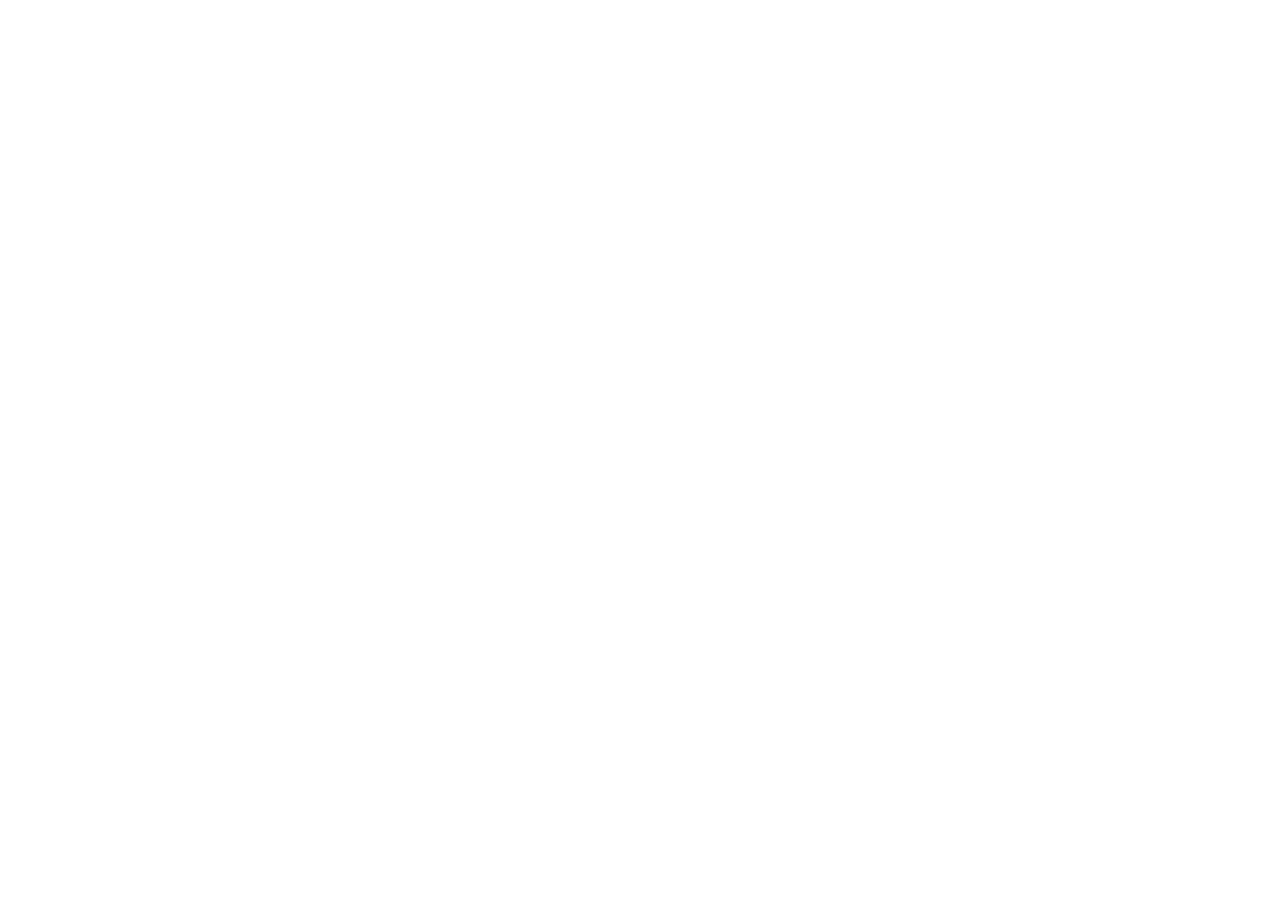
==== index.html @ fa7b949b "Add files via upload" ====
<!DOCTYPE html>
<html lang="en">
	<head>
		<meta charset="UTF-8" />
		<title>Document</title>
		<meta http-equiv="X-UA-Compatible" content="IE=edge,chrome=1" />
		<meta name="description" content="Description" />
		<meta name="viewport" content="width=device-width, initial-scale=1.0, minimum-scale=1.0" />
		<link rel="stylesheet" href="//cdn.jsdelivr.net/npm/docsify@4/lib/themes/vue.css" />
	</head>
	<body>
		<div id="app"></div>
		<script>
			window.$docsify = {
				name: "",
				repo: "",
			}
		</script>
		<!-- Docsify v4 -->
		<script src="//cdn.jsdelivr.net/npm/docsify@4"></script>
	</body>
</html>
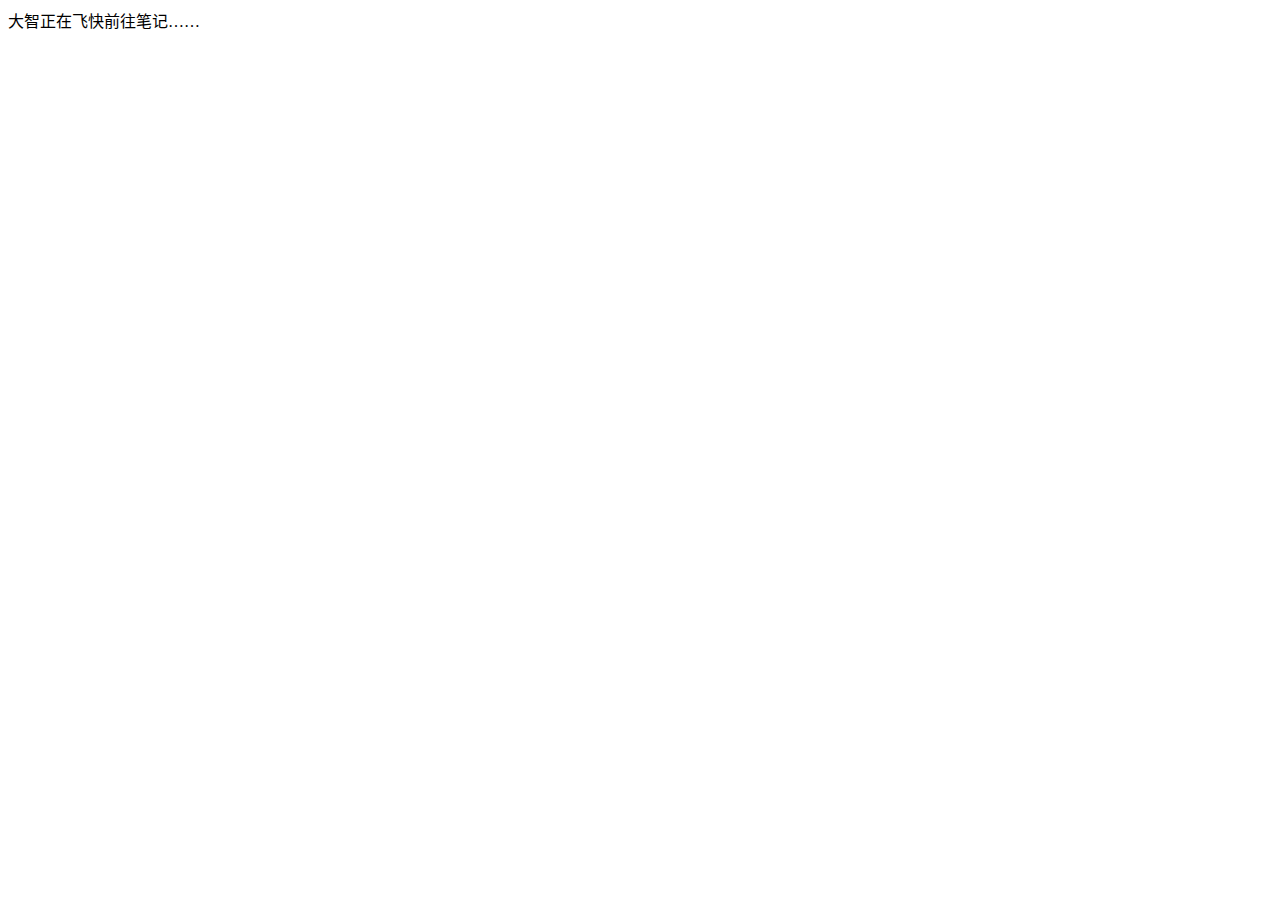
==== commit 1833f6a1: "第一次部署测试" ====
--- a/index.html
+++ b/index.html
@@ -1,19 +1,18 @@
 <!DOCTYPE html>
-<html lang="en">
+<html lang="zh-CN">
 	<head>
 		<meta charset="UTF-8" />
-		<title>Document</title>
+		<title>鲶大禹的笔记本</title>
 		<meta http-equiv="X-UA-Compatible" content="IE=edge,chrome=1" />
 		<meta name="description" content="Description" />
 		<meta name="viewport" content="width=device-width, initial-scale=1.0, minimum-scale=1.0" />
 		<link rel="stylesheet" href="//cdn.jsdelivr.net/npm/docsify@4/lib/themes/vue.css" />
 	</head>
 	<body>
-		<div id="app"></div>
+		<div id="app">大智正在飞快前往笔记……</div>
 		<script>
 			window.$docsify = {
-				name: "",
-				repo: "",
+				loadSidebar: true,
 			}
 		</script>
 		<!-- Docsify v4 -->
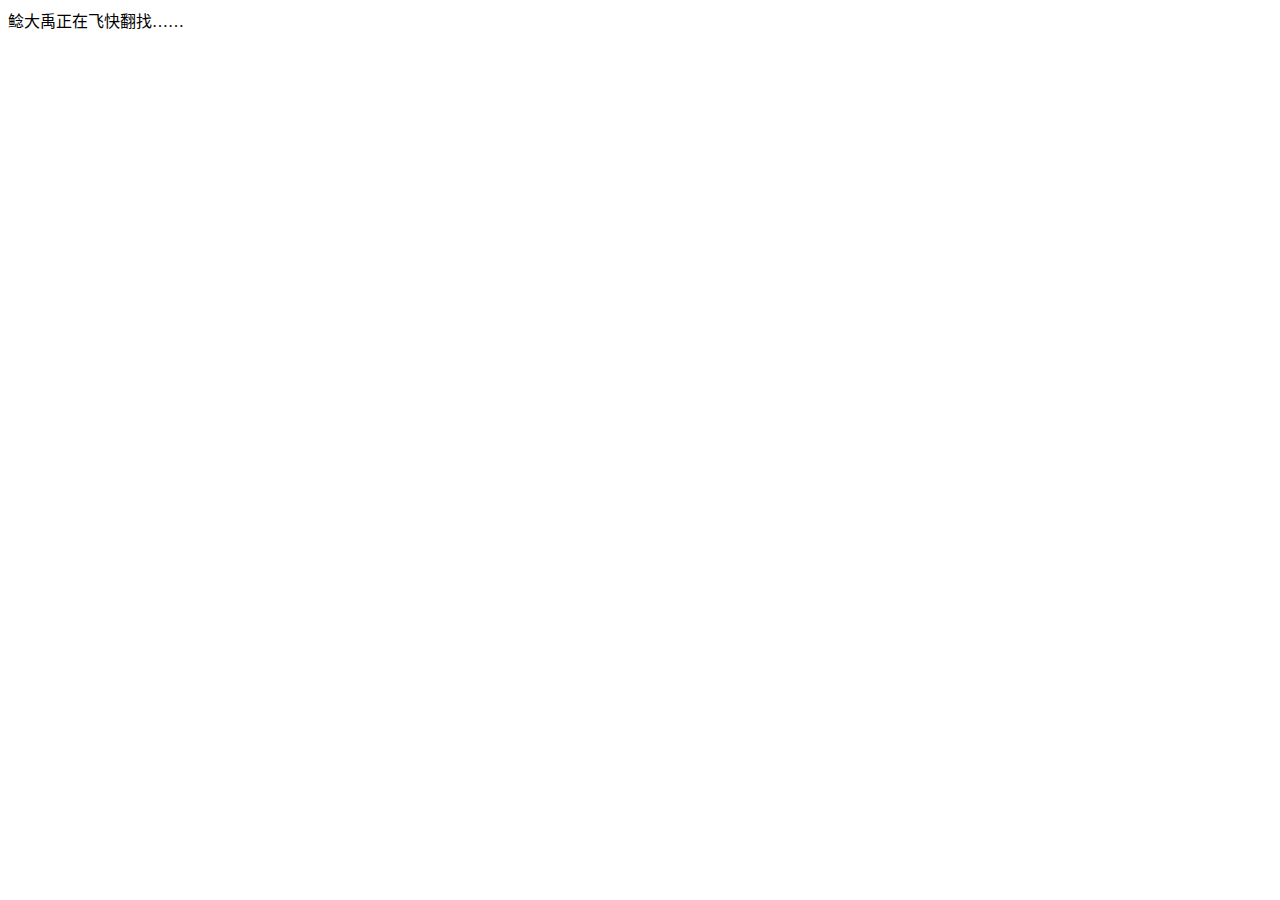
==== commit ec43d83e: "初具雏形" ====
--- a/index.html
+++ b/index.html
@@ -1,5 +1,5 @@
 <!DOCTYPE html>
-<html lang="zh-CN">
+<html lang="zh-cn">
 	<head>
 		<meta charset="UTF-8" />
 		<title>鲶大禹的笔记本</title>
@@ -9,13 +9,26 @@
 		<link rel="stylesheet" href="//cdn.jsdelivr.net/npm/docsify@4/lib/themes/vue.css" />
 	</head>
 	<body>
-		<div id="app">大智正在飞快前往笔记……</div>
+		<div id="app">鲶大禹正在飞快翻找……</div>
 		<script>
 			window.$docsify = {
 				loadSidebar: true,
+				name: "Im鲶大禹",
+				coverpage: true,
+				subMaxLevel: 2,
+
+				search: {
+					maxAge: 86400000, // 过期时间，单位毫秒，默认一天
+					placeholder: "搜索……",
+					noData: "找不到结果！",
+					// 搜索标题的最大层级, 1 - 6
+					depth: 4,
+					hideOtherSidebarContent: false, // 是否隐藏其他侧边栏内容
+				},
 			}
 		</script>
 		<!-- Docsify v4 -->
 		<script src="//cdn.jsdelivr.net/npm/docsify@4"></script>
+		<script src="//cdn.jsdelivr.net/npm/docsify/lib/plugins/search.min.js"></script>
 	</body>
 </html>
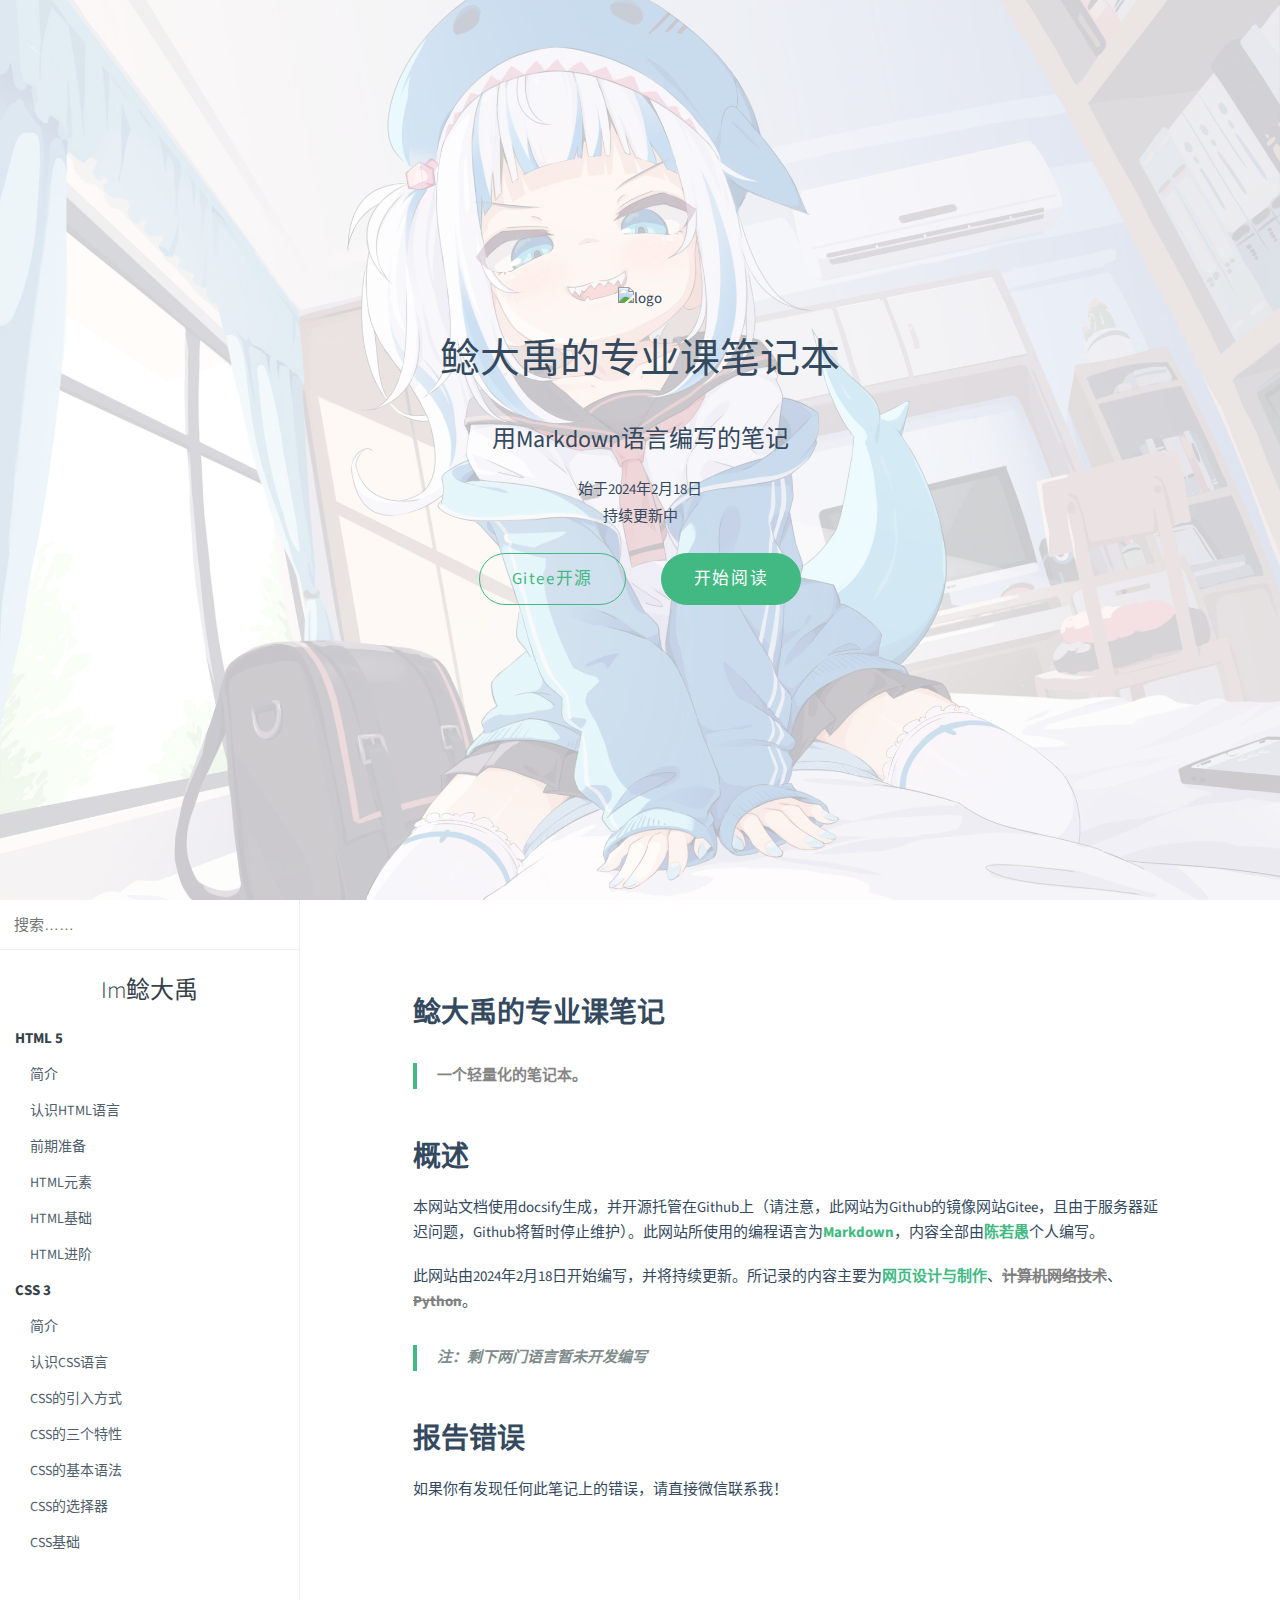
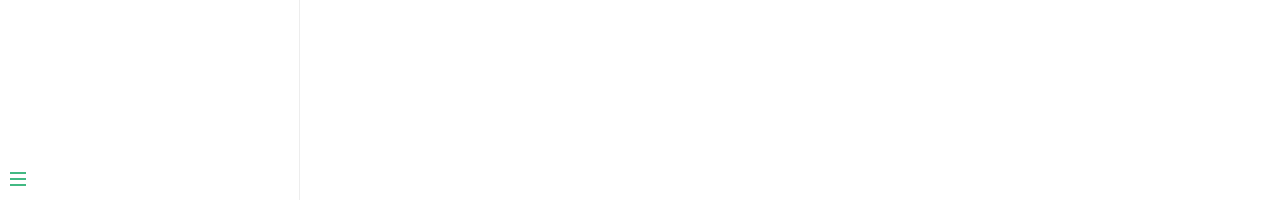
==== commit 8d89b28e: "备份更新" ====
--- a/index.html
+++ b/index.html
@@ -3,10 +3,19 @@
 	<head>
 		<meta charset="UTF-8" />
 		<title>鲶大禹的笔记本</title>
+		<link rel="icon" href="https://s11.ax1x.com/2024/02/18/pFJ5Kc8.png" />
 		<meta http-equiv="X-UA-Compatible" content="IE=edge,chrome=1" />
 		<meta name="description" content="Description" />
 		<meta name="viewport" content="width=device-width, initial-scale=1.0, minimum-scale=1.0" />
-		<link rel="stylesheet" href="//cdn.jsdelivr.net/npm/docsify@4/lib/themes/vue.css" />
+		<meta http-equiv="Cache-Control" content="no-cache, no-store, must-revalidate" />
+		<meta http-equiv="Pragma" content="no-cache" />
+		<meta http-equiv="Expires" content="0" />		
+		<link rel="stylesheet" href="./css/vue.css" />
+		<style>
+			.markdown-section pre>code {
+				padding: 1.2em 5px;
+			}
+		</style>
 	</head>
 	<body>
 		<div id="app">鲶大禹正在飞快翻找……</div>
@@ -15,7 +24,11 @@
 				loadSidebar: true,
 				name: "Im鲶大禹",
 				coverpage: true,
-				subMaxLevel: 2,
+				subMaxLevel: 3,
+
+				alias: {
+					"/.*/_sidebar.md": "/_sidebar.md", // 如果有多个子目录，确保都指向主侧边栏
+				},
 
 				search: {
 					maxAge: 86400000, // 过期时间，单位毫秒，默认一天
@@ -25,10 +38,41 @@
 					depth: 4,
 					hideOtherSidebarContent: false, // 是否隐藏其他侧边栏内容
 				},
+
+				copyCode: {
+					buttonText: "复制",
+					errorText: "失败！",
+					successText: "成功！",
+				},
+
+				// 页脚
+				// plugins: [
+				// 	function (hook) {
+				// 		var footer = [
+				// 			"<hr/>",
+				// 			"<footer>",
+				// 			'<span><a href="https://gitee.com/NDYian/NDYian">鲶大禹</a> &copy;2024 </span>',
+				// 			'<span>本文档借助 <a href="https://github.com/docsifyjs/docsify" target="_blank">docsify</a> 编写</span>',
+				// 			"</footer>",
+				// 		].join("")
+
+				// 		hook.afterEach(function (html) {
+				// 			return html + footer
+				// 		})
+				// 	},
+				// ],
 			}
 		</script>
 		<!-- Docsify v4 -->
-		<script src="//cdn.jsdelivr.net/npm/docsify@4"></script>
-		<script src="//cdn.jsdelivr.net/npm/docsify/lib/plugins/search.min.js"></script>
+		<script src="./css/docsify.min.js"></script>
+		<!-- 搜索框 -->
+		<script src="./css/search.min.js"></script>
+		<!-- 图片缩放 -->
+		<script src="./css/zoom-image.min.js"></script>
+		<!-- 代码块复制 -->
+		<script src="./css/docsify-copy-code.min.js"></script>
+		<!-- 代码高亮 -->
+		<script src="./css/prism-bash.min.js"></script>
+		<script src="./css/prism-php.min.js"></script>
 	</body>
 </html>
--- a/css/vue.css
+++ b/css/vue.css
@@ -0,0 +1 @@
+@import url("https://fonts.googleapis.com/css?family=Roboto+Mono|Source+Sans+Pro:300,400,600");*{-webkit-font-smoothing:antialiased;-webkit-overflow-scrolling:touch;-webkit-tap-highlight-color:rgba(0,0,0,0);-webkit-text-size-adjust:none;-webkit-touch-callout:none;box-sizing:border-box}body:not(.ready){overflow:hidden}body:not(.ready) .app-nav,body:not(.ready)>nav,body:not(.ready) [data-cloak]{display:none}div#app{font-size:30px;font-weight:lighter;margin:40vh auto;text-align:center}div#app:empty:before{content:"Loading..."}img.emoji{height:1.2em}img.emoji,span.emoji{vertical-align:middle}span.emoji{font-family:Apple Color Emoji,Segoe UI Emoji,Segoe UI Symbol,Noto Color Emoji;font-size:1.2em}.progress{background-color:#42b983;background-color:var(--theme-color,#42b983);height:2px;left:0;position:fixed;right:0;top:0;transition:width .2s,opacity .4s;width:0;z-index:999999}.search .search-keyword,.search a:hover{color:#42b983;color:var(--theme-color,#42b983)}.search .search-keyword{font-style:normal;font-weight:700}body,html{height:100%}body{-moz-osx-font-smoothing:grayscale;-webkit-font-smoothing:antialiased;color:#34495e;font-family:Source Sans Pro,Helvetica Neue,Arial,sans-serif;font-size:15px;letter-spacing:0;margin:0;overflow-x:hidden}img{max-width:100%}a[disabled]{cursor:not-allowed;opacity:.6}kbd{border:1px solid #ccc;border-radius:3px;display:inline-block;font-size:12px!important;line-height:12px;margin-bottom:3px;padding:3px 5px;vertical-align:middle}li input[type=checkbox]{margin:0 .2em .25em 0;vertical-align:middle}.app-nav{margin:25px 60px 0 0;position:absolute;right:0;text-align:right;z-index:10}.app-nav.no-badge{margin-right:25px}.app-nav p{margin:0}.app-nav>a{margin:0 1rem;padding:5px 0}.app-nav li,.app-nav ul{display:inline-block;list-style:none;margin:0}.app-nav a{color:inherit;font-size:16px;text-decoration:none;transition:color .3s}.app-nav a.active,.app-nav a:hover{color:#42b983;color:var(--theme-color,#42b983)}.app-nav a.active{border-bottom:2px solid #42b983;border-bottom:2px solid var(--theme-color,#42b983)}.app-nav li{display:inline-block;margin:0 1rem;padding:5px 0;position:relative;cursor:pointer}.app-nav li ul{background-color:#fff;border:1px solid;border-color:#ddd #ddd #ccc;border-radius:4px;box-sizing:border-box;display:none;max-height:calc(100vh - 61px);overflow-y:auto;padding:10px 0;position:absolute;right:-15px;text-align:left;top:100%;white-space:nowrap}.app-nav li ul li{display:block;font-size:14px;line-height:1rem;margin:8px 14px;white-space:nowrap}.app-nav li ul a{display:block;font-size:inherit;margin:0;padding:0}.app-nav li ul a.active{border-bottom:0}.app-nav li:hover ul{display:block}.github-corner{border-bottom:0;position:fixed;right:0;text-decoration:none;top:0;z-index:1}.github-corner:hover .octo-arm{animation:octocat-wave .56s ease-in-out}.github-corner svg{color:#fff;fill:#42b983;fill:var(--theme-color,#42b983);height:80px;width:80px}main{display:block;position:relative;width:100vw;height:100%;z-index:0}main.hidden{display:none}.anchor{display:inline-block;text-decoration:none;transition:all .3s}.anchor span{color:#34495e}.anchor:hover{text-decoration:underline}.sidebar{border-right:1px solid rgba(0,0,0,.07);overflow-y:auto;padding:40px 0 0;position:absolute;top:0;bottom:0;left:0;transition:transform .25s ease-out;width:300px;z-index:20}.sidebar>h1{margin:0 auto 1rem;font-size:1.5rem;font-weight:300;text-align:center}.sidebar>h1 a{color:inherit;text-decoration:none}.sidebar>h1 .app-nav{display:block;position:static}.sidebar .sidebar-nav{line-height:2em;padding-bottom:40px}.sidebar li.collapse .app-sub-sidebar{display:none}.sidebar ul{margin:0 0 0 15px;padding:0}.sidebar li>p{font-weight:700;margin:0}.sidebar ul,.sidebar ul li{list-style:none}.sidebar ul li a{border-bottom:none;display:block}.sidebar ul li ul{padding-left:20px}.sidebar::-webkit-scrollbar{width:4px}.sidebar::-webkit-scrollbar-thumb{background:transparent;border-radius:4px}.sidebar:hover::-webkit-scrollbar-thumb{background:hsla(0,0%,53.3%,.4)}.sidebar:hover::-webkit-scrollbar-track{background:hsla(0,0%,53.3%,.1)}.sidebar-toggle{background-color:transparent;background-color:hsla(0,0%,100%,.8);border:0;outline:none;padding:10px;position:absolute;bottom:0;left:0;text-align:center;transition:opacity .3s;width:284px;z-index:30;cursor:pointer}.sidebar-toggle:hover .sidebar-toggle-button{opacity:.4}.sidebar-toggle span{background-color:#42b983;background-color:var(--theme-color,#42b983);display:block;margin-bottom:4px;width:16px;height:2px}body.sticky .sidebar,body.sticky .sidebar-toggle{position:fixed}.content{padding-top:60px;position:absolute;top:0;right:0;bottom:0;left:300px;transition:left .25s ease}.markdown-section{margin:0 auto;max-width:80%;padding:30px 15px 40px;position:relative}.markdown-section>*{box-sizing:border-box;font-size:inherit}.markdown-section>:first-child{margin-top:0!important}.markdown-section hr{border:none;border-bottom:1px solid #eee;margin:2em 0}.markdown-section iframe{border:1px solid #eee;width:1px;min-width:100%}.markdown-section table{border-collapse:collapse;border-spacing:0;/*display:block;*/margin-bottom:1rem;overflow:auto;/*width:100%*/}.markdown-section th{font-weight:700}.markdown-section td,.markdown-section th{border:1px solid #ddd;padding:6px 13px}.markdown-section tr{border-top:1px solid #ccc}.markdown-section p.tip,.markdown-section tr:nth-child(2n){background-color:#f8f8f8}.markdown-section p.tip{border-bottom-right-radius:2px;border-left:4px solid #f66;border-top-right-radius:2px;margin:2em 0;padding:12px 24px 12px 30px;position:relative}.markdown-section p.tip:before{background-color:#f66;border-radius:100%;color:#fff;content:"!";font-family:Dosis,Source Sans Pro,Helvetica Neue,Arial,sans-serif;font-size:14px;font-weight:700;left:-12px;line-height:20px;position:absolute;height:20px;width:20px;text-align:center;top:14px}.markdown-section p.tip code{background-color:#efefef}.markdown-section p.tip em{color:#34495e}.markdown-section p.warn{background:rgba(66,185,131,.1);border-radius:2px;padding:1rem}.markdown-section ul.task-list>li{list-style-type:none}body.close .sidebar{transform:translateX(-300px)}body.close .sidebar-toggle{width:auto}body.close .content{left:0}@media print{.app-nav,.github-corner,.sidebar,.sidebar-toggle{display:none}}@media screen and (max-width:768px){.github-corner,.sidebar,.sidebar-toggle{position:fixed}.app-nav{margin-top:16px}.app-nav li ul{top:30px}main{height:auto;min-height:100vh;overflow-x:hidden}.sidebar{left:-300px;transition:transform .25s ease-out}.content{left:0;max-width:100vw;position:static;padding-top:20px;transition:transform .25s ease}.app-nav,.github-corner{transition:transform .25s ease-out}.sidebar-toggle{background-color:transparent;width:auto;padding:30px 30px 10px 10px}body.close .sidebar{transform:translateX(300px)}body.close .sidebar-toggle{background-color:hsla(0,0%,100%,.8);transition:background-color 1s;width:284px;padding:10px}body.close .content{transform:translateX(300px)}body.close .app-nav,body.close .github-corner{display:none}.github-corner:hover .octo-arm{animation:none}.github-corner .octo-arm{animation:octocat-wave .56s ease-in-out}}@keyframes octocat-wave{0%,to{transform:rotate(0)}20%,60%{transform:rotate(-25deg)}40%,80%{transform:rotate(10deg)}}section.cover{position:relative;align-items:center;background-position:50%;background-repeat:no-repeat;background-size:cover;min-height:100vh;width:100%;display:none}section.cover.show{display:flex}section.cover.has-mask .mask{background-color:#fff;opacity:.7;position:absolute;top:0;bottom:0;width:100%}section.cover .cover-main{flex:1;margin:0 16px;text-align:center;position:relative}section.cover a{color:inherit}section.cover a,section.cover a:hover{text-decoration:none}section.cover p{line-height:1.5rem;margin:1em 0}section.cover h1{color:inherit;font-size:2.5rem;font-weight:300;margin:.625rem 0 2.5rem;position:relative;text-align:center}section.cover h1 a{display:block}section.cover h1 small{bottom:-.4375rem;font-size:1rem;position:absolute}section.cover blockquote{font-size:1.5rem;text-align:center}section.cover ul{line-height:1.8;list-style-type:none;margin:1em auto;max-width:500px;padding:0}section.cover .cover-main>p:last-child a{border-radius:2rem;border:1px solid #42b983;border-color:var(--theme-color,#42b983);box-sizing:border-box;color:#42b983;color:var(--theme-color,#42b983);display:inline-block;font-size:1.05rem;letter-spacing:.1rem;margin:.5rem 1rem;padding:.75em 2rem;text-decoration:none;transition:all .15s ease}section.cover .cover-main>p:last-child a:last-child{background-color:#42b983;background-color:var(--theme-color,#42b983);color:#fff}section.cover .cover-main>p:last-child a:last-child:hover{color:inherit;opacity:.8}section.cover .cover-main>p:last-child a:hover{color:inherit}section.cover blockquote>p>a{border-bottom:2px solid #42b983;border-bottom:2px solid var(--theme-color,#42b983);transition:color .3s}section.cover blockquote>p>a:hover{color:#42b983;color:var(--theme-color,#42b983)}.sidebar,body{background-color:#fff}.sidebar{color:#364149}.sidebar li{margin:6px 0}.sidebar ul li a{color:#505d6b;font-size:14px;font-weight:400;overflow:hidden;text-decoration:none;text-overflow:ellipsis;white-space:nowrap}.sidebar ul li a:hover{text-decoration:underline}.sidebar ul li ul{padding:0}.sidebar ul li.active>a{border-right:2px solid;color:#42b983;color:var(--theme-color,#42b983);font-weight:600}.app-sub-sidebar li:before{content:"-";padding-right:4px;float:left}.markdown-section h1,.markdown-section h2,.markdown-section h3,.markdown-section h4,.markdown-section strong{color:#2c3e50;font-weight:600}.markdown-section a{color:#42b983;color:var(--theme-color,#42b983);font-weight:600}.markdown-section h1{font-size:2rem;margin:0 0 1rem}.markdown-section h2{font-size:1.75rem;margin:45px 0 .8rem}.markdown-section h3{font-size:1.5rem;margin:40px 0 .6rem}.markdown-section h4{font-size:1.25rem}.markdown-section h5{font-size:1rem}.markdown-section h6{color:#777;font-size:1rem}.markdown-section figure,.markdown-section p{margin:1.2em 0}.markdown-section ol,.markdown-section p,.markdown-section ul{line-height:1.6rem;word-spacing:.05rem}.markdown-section ol,.markdown-section ul{padding-left:1.5rem}.markdown-section blockquote{border-left:4px solid #42b983;border-left:4px solid var(--theme-color,#42b983);color:#858585;margin:2em 0;padding-left:20px}.markdown-section blockquote p{font-weight:600;margin-left:0}.markdown-section iframe{margin:1em 0}.markdown-section em{color:#7f8c8d}.markdown-section code,.markdown-section output:after,.markdown-section pre{font-family:Roboto Mono,Monaco,courier,monospace}.markdown-section code,.markdown-section pre{background-color:#f8f8f8}.markdown-section output,.markdown-section pre{margin:1.2em 0;position:relative}.markdown-section output,.markdown-section pre>code{border-radius:2px;display:block}.markdown-section output:after,.markdown-section pre>code{-moz-osx-font-smoothing:initial;-webkit-font-smoothing:initial}.markdown-section code{border-radius:2px;color:#e96900;margin:0 2px;padding:3px 5px;white-space:pre-wrap}.markdown-section>:not(h1):not(h2):not(h3):not(h4):not(h5):not(h6) code{font-size:.8rem}.markdown-section pre{padding:0 1.4rem;line-height:1.5rem;overflow:auto;word-wrap:normal}.markdown-section pre>code{color:#525252;font-size:.8rem;padding:2.2em 5px;line-height:inherit;margin:0 2px;max-width:inherit;overflow:inherit;white-space:inherit}.markdown-section output{padding:1.7rem 1.4rem;border:1px dotted #ccc}.markdown-section output>:first-child{margin-top:0}.markdown-section output>:last-child{margin-bottom:0}.markdown-section code:after,.markdown-section code:before,.markdown-section output:after,.markdown-section output:before{letter-spacing:.05rem}.markdown-section output:after,.markdown-section pre:after{color:#ccc;font-size:.6rem;font-weight:600;height:15px;line-height:15px;padding:5px 10px 0;position:absolute;right:0;text-align:right;top:0;content:attr(data-lang)}.token.cdata,.token.comment,.token.doctype,.token.prolog{color:#8e908c}.token.namespace{opacity:.7}.token.boolean,.token.number{color:#c76b29}.token.punctuation{color:#525252}.token.property{color:#c08b30}.token.tag{color:#2973b7}.token.string{color:#42b983;color:var(--theme-color,#42b983)}.token.selector{color:#6679cc}.token.attr-name{color:#2973b7}.language-css .token.string,.style .token.string,.token.entity,.token.url{color:#22a2c9}.token.attr-value,.token.control,.token.directive,.token.unit{color:#42b983;color:var(--theme-color,#42b983)}.token.function,.token.keyword{color:#e96900}.token.atrule,.token.regex,.token.statement{color:#22a2c9}.token.placeholder,.token.variable{color:#3d8fd1}.token.deleted{text-decoration:line-through}.token.inserted{border-bottom:1px dotted #202746;text-decoration:none}.token.italic{font-style:italic}.token.bold,.token.important{font-weight:700}.token.important{color:#c94922}.token.entity{cursor:help}code .token{-moz-osx-font-smoothing:initial;-webkit-font-smoothing:initial;min-height:1.5rem;position:relative;left:auto}